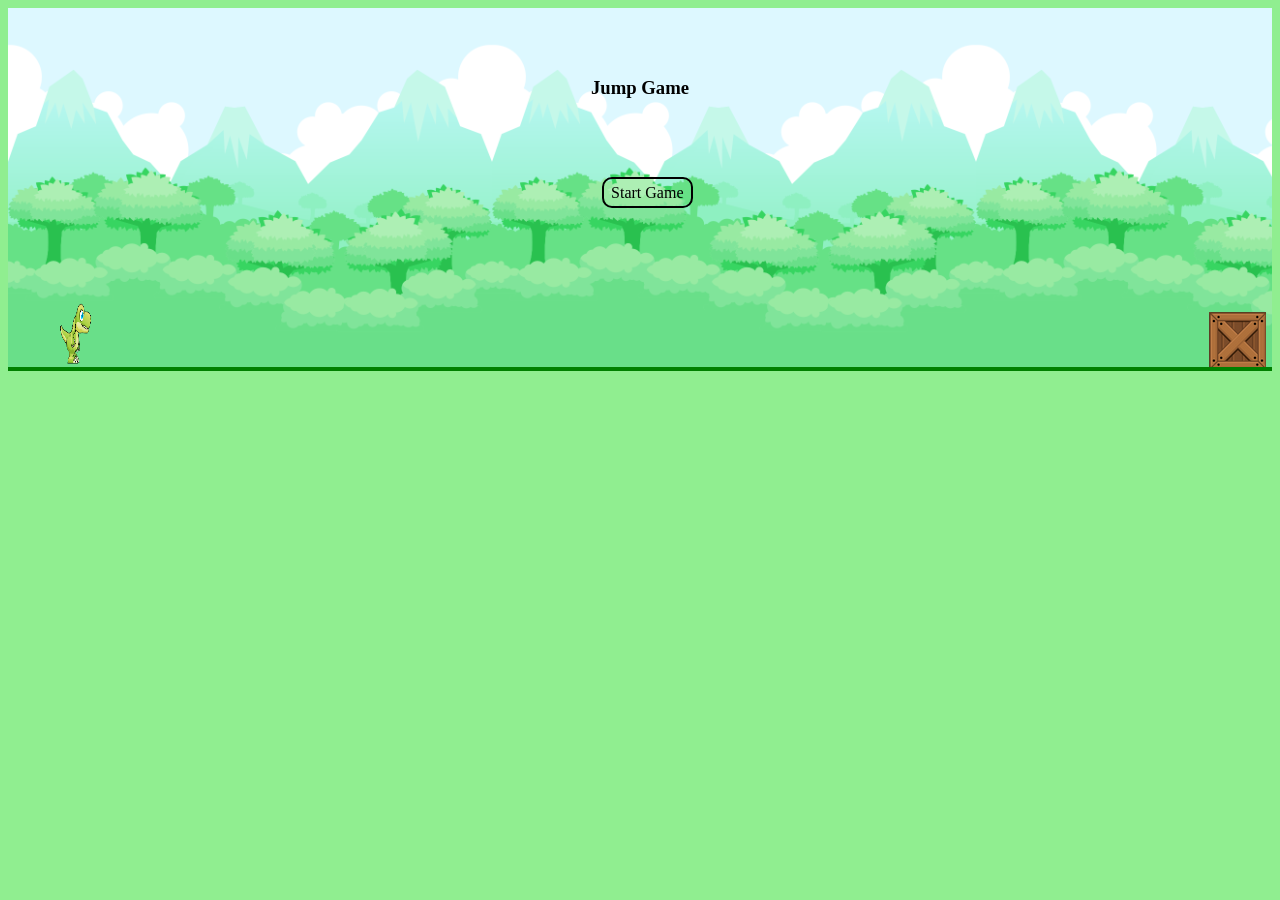
==== index.html @ 2fa572e9 "first commit" ====
<!DOCTYPE html>
<html lang="en">
<head>
    <meta charset="UTF-8">
    <meta http-equiv="X-UA-Compatible" content="IE=edge">
    <meta name="viewport" content="width=device-width, initial-scale=1.0">
    <title>Document</title>
    <link rel="stylesheet" href="style.css">
</head>
<body>
    <audio id="sound" src="assets/Neverland.mp3" loop="loop"></audio>
    <div class="container">
        <h3>Jump Game</h3>
        <div id="game">
            <div id="karakter"></div>
            <div id="rintangan"></div>
            <div id="start"></div>
            <div id="startgame"></div>
        </div>
    </div>
    <script src="script.js"></script>
</body>
</html>
---- style.css ----
body{
    background: lightgreen;
}
h3{
    position: relative;
    top: -50px;
}
.container {
    display: flex;
    flex-direction: column;
    align-items: center;
    padding-top: 100px;
    background: url(assets/BG.png);
    background-size:contain;
}

.scoretext{
    position: relative;
    left: 600px;
    top: -150px;
}

#score{
    position: relative;
    left: 635px;
    top: -168px;
}

.startgame::before{
    padding: 5px 7px;
    content: 'Start Game';
    border: 2px solid black;
    border-radius: 10px;
    position: relative;
    left: 47%;
    cursor: pointer;
    bottom: 120px;
}
.startgame:active{
    top: 5px;
    position: relative;
}

#game {
    width: 100%;
    height: 200px;
    border-bottom: 4px solid green;
    overflow: hidden;
}

#karakter {
    position: relative;
    width: 50px;
    height: 80px;
    background: url(assets/karakter.png);
    top: 125px; 
    left: 50px;
}

#rintangan {
    width: 57px;
    height: 57px;
    background: url(assets/Crate.png);
    left: 95%; 
    top: 65px;	
    position: relative;
}

.play-again::before{
    padding: 5px 7px;
    content: 'Play Again?';
    border: 2px solid black;
    border-radius: 10px;
    position: relative;
    left: 47%;
    cursor: pointer;
    bottom: 120px;
}

.play-again:active{
    top: 5px;
    position: relative;
}


.animasiLompat {
    animation: lompat 300ms linear, lari 1s steps(8) infinite ;
}

.animasiRintangan {
    animation: rintangan 2.5s infinite linear ;
    
}

@keyframes lompat{
    0%{top: 100px}
    20%{top: 70px}
    40%{top: 60px}
    60%{top: 60px}
    80%{top: 70px}
    100%{top:100px}
}

@keyframes rintangan {
    0%{left: 95%}
    100%{left: -20px}
}

@keyframes lari {
    0%{background-position: 0px 0px;}
    100%{background-position: -400px 0px;}
}
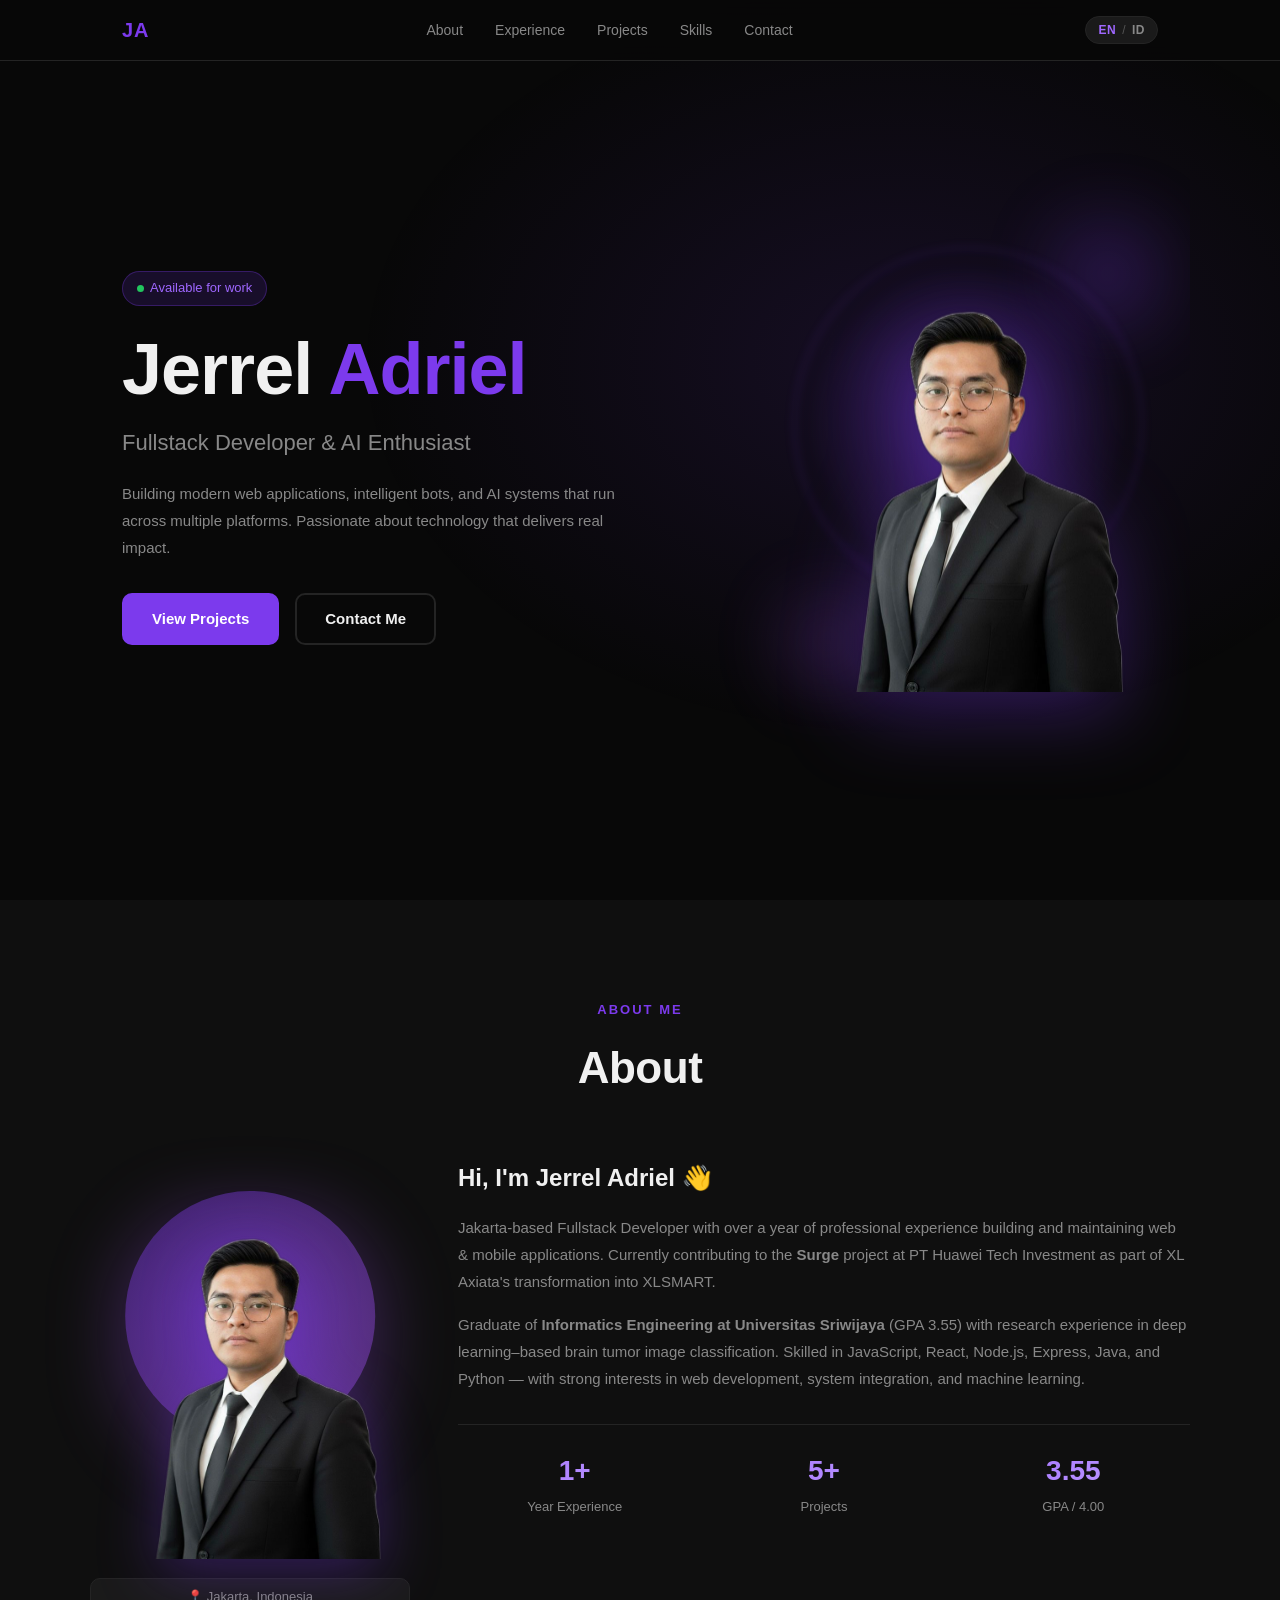
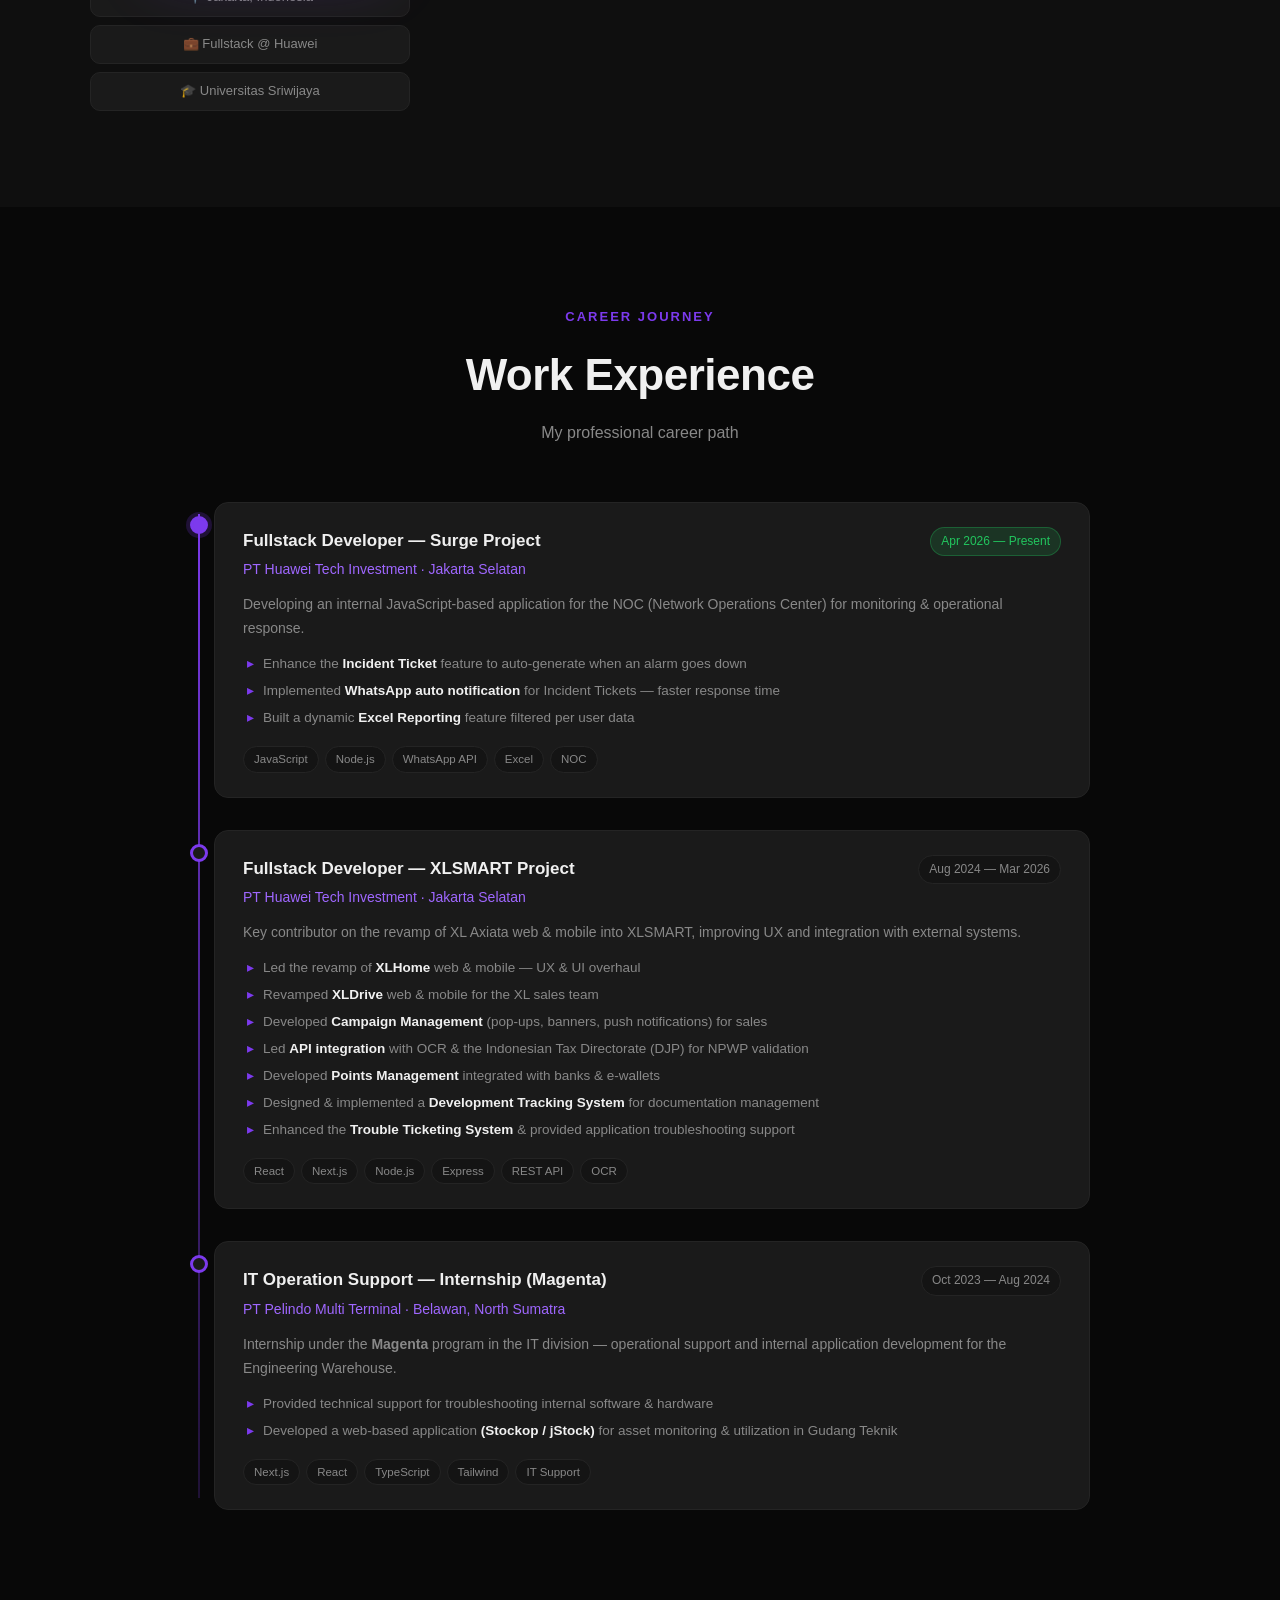
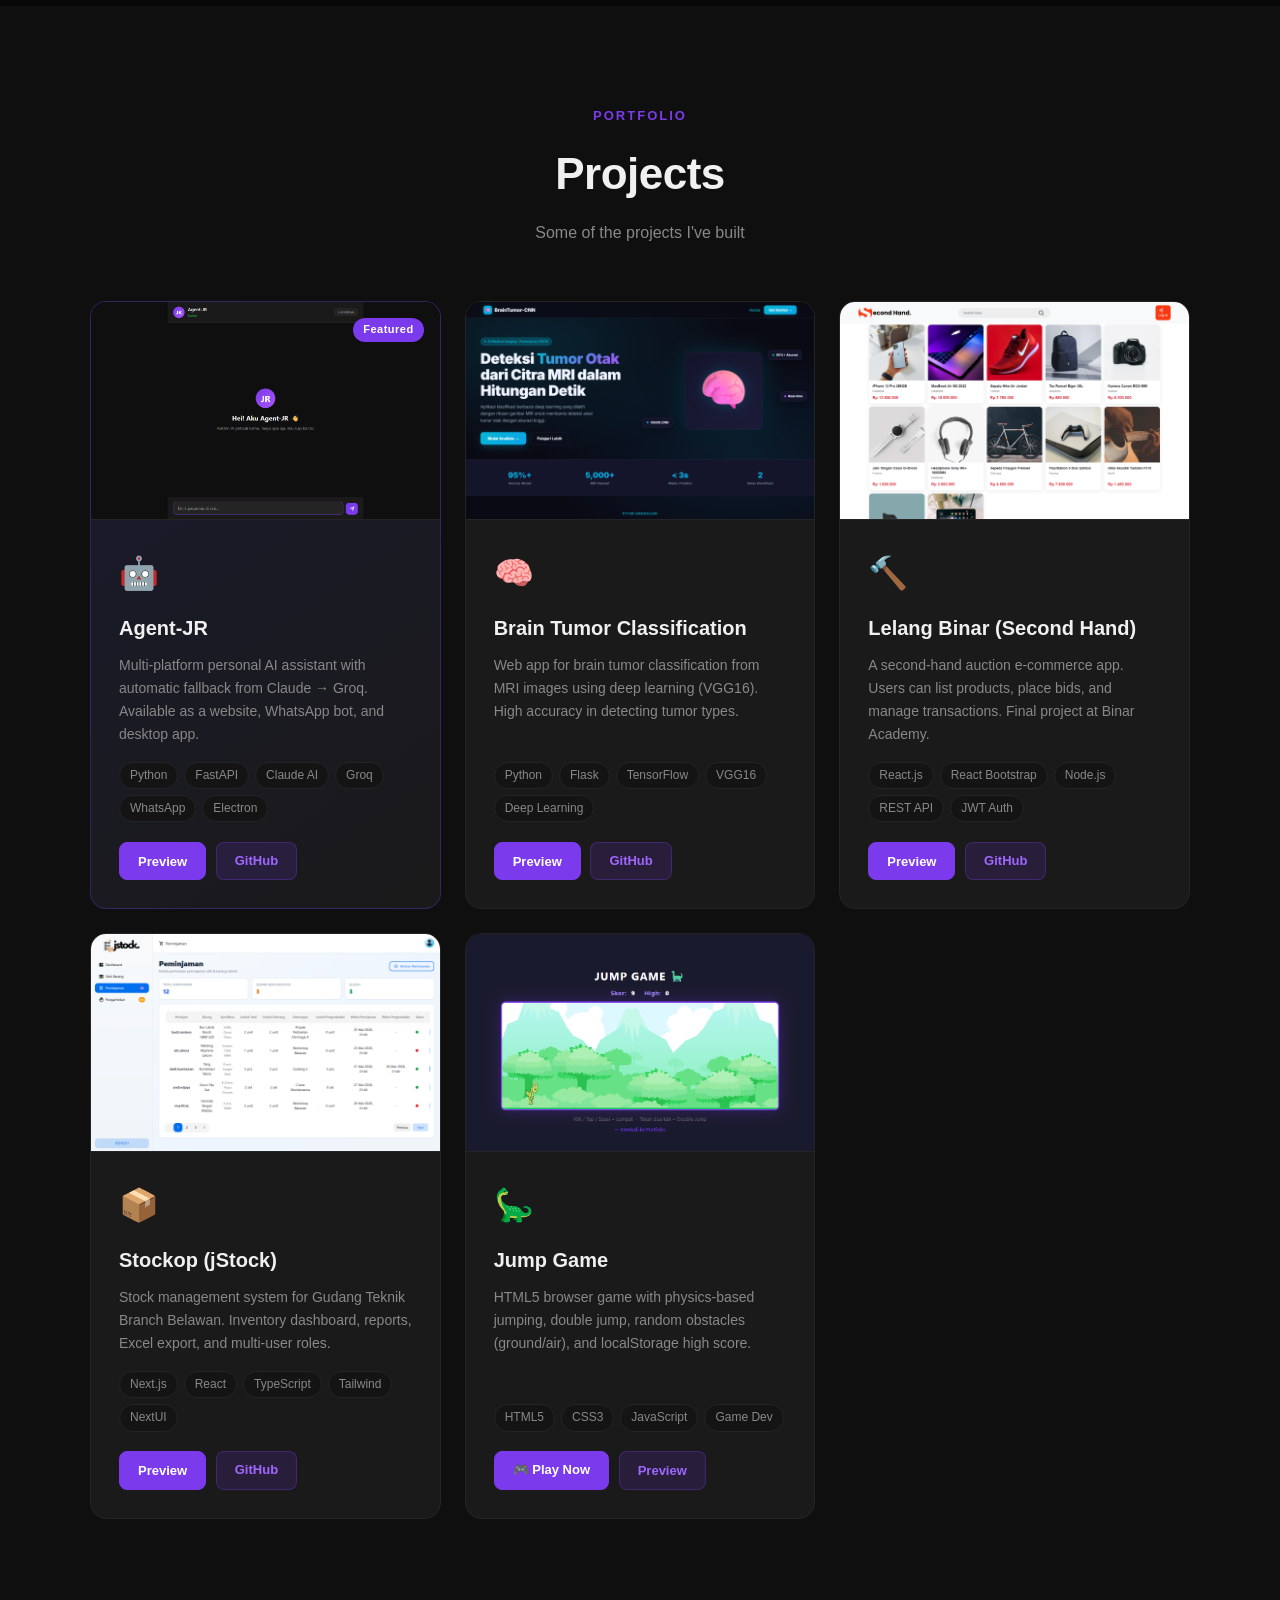
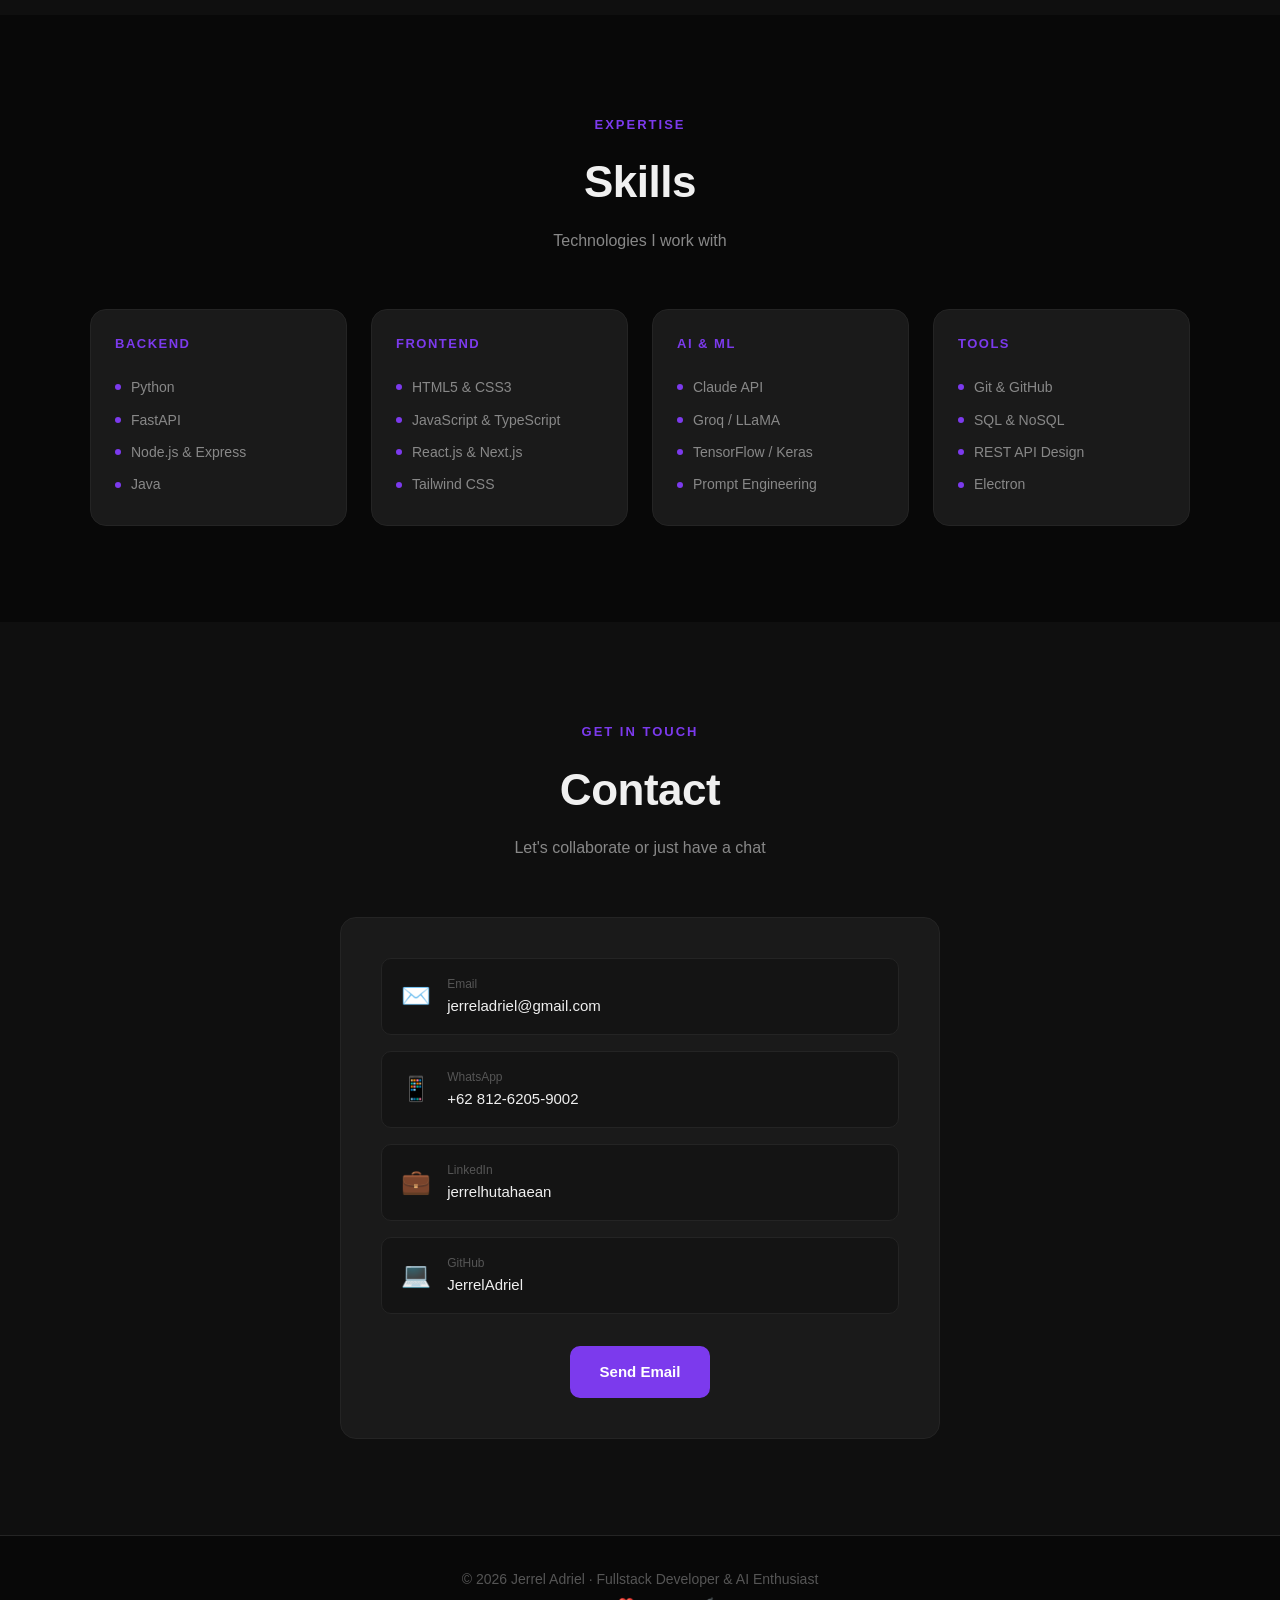
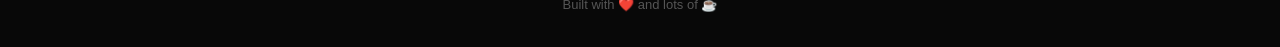
==== commit 568150cc: "Build portfolio website with bilingual support and 5 projects - New responsive single-page portfolio" ====
--- a/index.html
+++ b/index.html
@@ -1,24 +1,447 @@
-
 <!DOCTYPE html>
 <html lang="en">
 <head>
-    <meta charset="UTF-8">
-    <meta http-equiv="X-UA-Compatible" content="IE=edge">
-    <meta name="viewport" content="width=device-width, initial-scale=1.0">
-    <title>Document</title>
-    <link rel="stylesheet" href="style.css">
+  <meta charset="UTF-8" />
+  <meta name="viewport" content="width=device-width, initial-scale=1.0" />
+  <title>Jerrel Adriel — Fullstack Developer & AI Enthusiast</title>
+  <link rel="stylesheet" href="portfolio.css?v=3" />
 </head>
 <body>
-    <audio id="sound" src="assets/Neverland.mp3" loop="loop"></audio>
+
+  <!-- NAV -->
+  <nav class="nav" id="nav">
+    <div class="nav-inner">
+      <span class="nav-logo">JA</span>
+      <ul class="nav-links">
+        <li><a href="#about-detail" data-i="nav.about">About</a></li>
+        <li><a href="#experience" data-i="nav.experience">Experience</a></li>
+        <li><a href="#projects" data-i="nav.projects">Projects</a></li>
+        <li><a href="#skills" data-i="nav.skills">Skills</a></li>
+        <li><a href="#contact" data-i="nav.contact">Contact</a></li>
+      </ul>
+      <button id="lang-toggle" class="lang-toggle" aria-label="Toggle language">
+        <span class="lang-current">EN</span>
+        <span class="lang-sep">/</span>
+        <span class="lang-other">ID</span>
+      </button>
+    </div>
+  </nav>
+
+  <!-- HERO -->
+  <section class="hero" id="about">
+    <div class="hero-bg"></div>
+    <div class="hero-content">
+      <div class="hero-badge" data-i="hero.badge">Available for work</div>
+      <h1 class="hero-name">Jerrel <span class="accent">Adriel</span></h1>
+      <p class="hero-tagline" data-i="hero.tagline">Fullstack Developer & AI Enthusiast</p>
+      <p class="hero-desc" data-i="hero.desc">
+        Building modern web applications, intelligent bots, and AI systems that run
+        across multiple platforms. Passionate about technology that delivers real impact.
+      </p>
+      <div class="hero-btns">
+        <a href="#projects" class="btn btn-primary" data-i="hero.btnProjects">View Projects</a>
+        <a href="#contact" class="btn btn-ghost" data-i="hero.btnContact">Contact Me</a>
+      </div>
+    </div>
+    <div class="hero-visual">
+      <div class="avatar-ring">
+        <div class="avatar">
+          <img src="assets/profile/jerrel.png" alt="Jerrel Adriel"
+               onerror="this.style.display='none'; this.parentElement.textContent='JA';" />
+        </div>
+      </div>
+      <div class="orb orb-1"></div>
+      <div class="orb orb-2"></div>
+    </div>
+  </section>
+
+  <!-- ABOUT -->
+  <section class="section section-dark" id="about-detail">
     <div class="container">
-        <h3>Jump Game</h3>
-        <div id="game">
-            <div id="karakter"></div>
-            <div id="rintangan"></div>
-            <div id="start"></div>
-            <div id="startgame"></div>
-        </div>
-    </div>
-    <script src="script.js"></script>
+      <div class="section-header">
+        <span class="section-tag" data-i="about.tag">About Me</span>
+        <h2 data-i="about.title">About</h2>
+      </div>
+      <div class="about-grid">
+        <div class="about-photo">
+          <div class="photo-frame">
+            <img src="assets/profile/jerrel.png" alt="Jerrel Adriel"
+                 onerror="this.style.display='none'; this.parentElement.classList.add('no-photo');" />
+            <span class="photo-fallback">JA</span>
+          </div>
+          <div class="about-badges">
+            <span class="badge-mini">📍 Jakarta, Indonesia</span>
+            <span class="badge-mini" data-i="about.badge2">💼 Fullstack @ Huawei</span>
+            <span class="badge-mini">🎓 Universitas Sriwijaya</span>
+          </div>
+        </div>
+        <div class="about-text">
+          <h3 data-i="about.greeting">Hi, I'm Jerrel Adriel 👋</h3>
+          <p data-i="about.p1">
+            Jakarta-based Fullstack Developer with over a year of professional experience
+            building and maintaining web & mobile applications. Currently contributing to
+            the <b>Surge</b> project at PT Huawei Tech Investment as part of XL Axiata's
+            transformation into XLSMART.
+          </p>
+          <p data-i="about.p2">
+            Graduate of <b>Informatics Engineering at Universitas Sriwijaya</b> (GPA 3.55)
+            with research experience in deep learning–based brain tumor image classification.
+            Skilled in JavaScript, React, Node.js, Express, Java, and Python — with strong
+            interests in web development, system integration, and machine learning.
+          </p>
+
+          <div class="about-stats">
+            <div class="stat-item">
+              <div class="stat-num">1+</div>
+              <div class="stat-label" data-i="about.stat1">Year Experience</div>
+            </div>
+            <div class="stat-item">
+              <div class="stat-num">5+</div>
+              <div class="stat-label" data-i="about.stat2">Projects</div>
+            </div>
+            <div class="stat-item">
+              <div class="stat-num">3.55</div>
+              <div class="stat-label" data-i="about.stat3">GPA / 4.00</div>
+            </div>
+          </div>
+        </div>
+      </div>
+    </div>
+  </section>
+
+  <!-- EXPERIENCE -->
+  <section class="section" id="experience">
+    <div class="container">
+      <div class="section-header">
+        <span class="section-tag" data-i="exp.tag">Career Journey</span>
+        <h2 data-i="exp.title">Work Experience</h2>
+        <p data-i="exp.subtitle">My professional career path</p>
+      </div>
+
+      <div class="timeline">
+
+        <!-- Surge Project (Current) -->
+        <div class="timeline-item">
+          <div class="timeline-dot current"></div>
+          <div class="timeline-content">
+            <div class="timeline-head">
+              <div>
+                <h4>Fullstack Developer — Surge Project</h4>
+                <p class="company">PT Huawei Tech Investment · Jakarta Selatan</p>
+              </div>
+              <span class="period current-period" data-i="exp.surge.period">Apr 2026 — Present</span>
+            </div>
+            <p class="role-desc" data-i="exp.surge.desc">
+              Developing an internal JavaScript-based application for the NOC
+              (Network Operations Center) for monitoring & operational response.
+            </p>
+            <ul class="role-points" data-i-html="exp.surge.list">
+              <li>Enhance the <b>Incident Ticket</b> feature to auto-generate when an alarm goes down</li>
+              <li>Implemented <b>WhatsApp auto notification</b> for Incident Tickets — faster response time</li>
+              <li>Built a dynamic <b>Excel Reporting</b> feature filtered per user data</li>
+            </ul>
+            <div class="role-tags">
+              <span>JavaScript</span><span>Node.js</span><span>WhatsApp API</span><span>Excel</span><span>NOC</span>
+            </div>
+          </div>
+        </div>
+
+        <!-- XLSMART Project -->
+        <div class="timeline-item">
+          <div class="timeline-dot"></div>
+          <div class="timeline-content">
+            <div class="timeline-head">
+              <div>
+                <h4>Fullstack Developer — XLSMART Project</h4>
+                <p class="company">PT Huawei Tech Investment · Jakarta Selatan</p>
+              </div>
+              <span class="period" data-i="exp.xlsmart.period">Aug 2024 — Mar 2026</span>
+            </div>
+            <p class="role-desc" data-i="exp.xlsmart.desc">
+              Key contributor on the revamp of XL Axiata web & mobile into XLSMART,
+              improving UX and integration with external systems.
+            </p>
+            <ul class="role-points" data-i-html="exp.xlsmart.list">
+              <li>Led the revamp of <b>XLHome</b> web & mobile — UX & UI overhaul</li>
+              <li>Revamped <b>XLDrive</b> web & mobile for the XL sales team</li>
+              <li>Developed <b>Campaign Management</b> (pop-ups, banners, push notifications) for sales</li>
+              <li>Led <b>API integration</b> with OCR & the Indonesian Tax Directorate (DJP) for NPWP validation</li>
+              <li>Developed <b>Points Management</b> integrated with banks & e-wallets</li>
+              <li>Designed & implemented a <b>Development Tracking System</b> for documentation management</li>
+              <li>Enhanced the <b>Trouble Ticketing System</b> & provided application troubleshooting support</li>
+            </ul>
+            <div class="role-tags">
+              <span>React</span><span>Next.js</span><span>Node.js</span><span>Express</span><span>REST API</span><span>OCR</span>
+            </div>
+          </div>
+        </div>
+
+        <!-- Pelindo Internship -->
+        <div class="timeline-item">
+          <div class="timeline-dot"></div>
+          <div class="timeline-content">
+            <div class="timeline-head">
+              <div>
+                <h4 data-i="exp.intern.title">IT Operation Support — Internship (Magenta)</h4>
+                <p class="company">PT Pelindo Multi Terminal · Belawan, North Sumatra</p>
+              </div>
+              <span class="period" data-i="exp.intern.period">Oct 2023 — Aug 2024</span>
+            </div>
+            <p class="role-desc" data-i="exp.intern.desc">
+              Internship under the <b>Magenta</b> program in the IT division — operational
+              support and internal application development for the Engineering Warehouse.
+            </p>
+            <ul class="role-points" data-i-html="exp.intern.list">
+              <li>Provided technical support for troubleshooting internal software & hardware</li>
+              <li>Developed a web-based application <b>(Stockop / jStock)</b> for asset monitoring & utilization in Gudang Teknik</li>
+            </ul>
+            <div class="role-tags">
+              <span>Next.js</span><span>React</span><span>TypeScript</span><span>Tailwind</span><span>IT Support</span>
+            </div>
+          </div>
+        </div>
+
+      </div>
+    </div>
+  </section>
+
+  <!-- PROJECTS -->
+  <section class="section section-dark" id="projects">
+    <div class="container">
+      <div class="section-header">
+        <span class="section-tag" data-i="proj.tag">Portfolio</span>
+        <h2 data-i="proj.title">Projects</h2>
+        <p data-i="proj.subtitle">Some of the projects I've built</p>
+      </div>
+
+      <div class="projects-grid">
+
+        <!-- Agent-JR -->
+        <div class="project-card featured">
+          <div class="project-badge" data-i="proj.featured">Featured</div>
+          <div class="project-thumb" data-screenshots="agent-jr" data-title="Agent-JR">
+            <img src="assets/screenshots/agent-jr/01-main.png?v=2" alt="Agent-JR preview" loading="lazy" />
+            <div class="thumb-overlay"><span data-i="proj.viewPreview">🔍 View Preview</span></div>
+          </div>
+          <div class="project-body">
+            <div class="project-icon">🤖</div>
+            <h3>Agent-JR</h3>
+            <p data-i="proj.agentjr.desc">Multi-platform personal AI assistant with automatic fallback from Claude → Groq.
+               Available as a website, WhatsApp bot, and desktop app.</p>
+            <div class="project-tags">
+              <span>Python</span><span>FastAPI</span><span>Claude AI</span>
+              <span>Groq</span><span>WhatsApp</span><span>Electron</span>
+            </div>
+            <div class="project-links">
+              <button class="link-btn preview-btn" data-screenshots="agent-jr" data-title="Agent-JR" data-i="proj.preview">Preview</button>
+              <a href="https://github.com/JerrelAdriel" class="link-btn ghost" target="_blank">GitHub</a>
+            </div>
+          </div>
+        </div>
+
+        <!-- Brain Tumor -->
+        <div class="project-card">
+          <div class="project-thumb" data-screenshots="brain-tumor" data-title="Brain Tumor Classification">
+            <img src="assets/screenshots/brain-tumor/01-home.png?v=3" alt="Brain Tumor preview" loading="lazy" />
+            <div class="thumb-overlay"><span data-i="proj.viewPreview">🔍 View Preview</span></div>
+          </div>
+          <div class="project-body">
+            <div class="project-icon">🧠</div>
+            <h3>Brain Tumor Classification</h3>
+            <p data-i="proj.brain.desc">Web app for brain tumor classification from MRI images using
+               deep learning (VGG16). High accuracy in detecting tumor types.</p>
+            <div class="project-tags">
+              <span>Python</span><span>Flask</span><span>TensorFlow</span>
+              <span>VGG16</span><span>Deep Learning</span>
+            </div>
+            <div class="project-links">
+              <button class="link-btn preview-btn" data-screenshots="brain-tumor" data-title="Brain Tumor Classification" data-i="proj.preview">Preview</button>
+              <a href="https://github.com/JerrelAdriel" class="link-btn ghost" target="_blank">GitHub</a>
+            </div>
+          </div>
+        </div>
+
+        <!-- Lelang Binar -->
+        <div class="project-card">
+          <div class="project-thumb" data-screenshots="lelang" data-title="Lelang Binar (Second Hand)">
+            <img src="assets/screenshots/lelang/02-produk.png?v=4" alt="Lelang Binar preview" loading="lazy" />
+            <div class="thumb-overlay"><span data-i="proj.viewPreview">🔍 View Preview</span></div>
+          </div>
+          <div class="project-body">
+            <div class="project-icon">🔨</div>
+            <h3>Lelang Binar (Second Hand)</h3>
+            <p data-i="proj.lelang.desc">A second-hand auction e-commerce app. Users can list products,
+               place bids, and manage transactions. Final project at Binar Academy.</p>
+            <div class="project-tags">
+              <span>React.js</span><span>React Bootstrap</span><span>Node.js</span>
+              <span>REST API</span><span>JWT Auth</span>
+            </div>
+            <div class="project-links">
+              <button class="link-btn preview-btn" data-screenshots="lelang" data-title="Lelang Binar (Second Hand)" data-i="proj.preview">Preview</button>
+              <a href="https://github.com/JerrelAdriel" class="link-btn ghost" target="_blank">GitHub</a>
+            </div>
+          </div>
+        </div>
+
+        <!-- Stockop -->
+        <div class="project-card">
+          <div class="project-thumb" data-screenshots="stockop" data-title="Stockop — Gudang Teknik">
+            <img src="assets/screenshots/stockop/03-peminjaman.png?v=3" alt="Stockop preview" loading="lazy" />
+            <div class="thumb-overlay"><span data-i="proj.viewPreview">🔍 View Preview</span></div>
+          </div>
+          <div class="project-body">
+            <div class="project-icon">📦</div>
+            <h3>Stockop (jStock)</h3>
+            <p data-i="proj.stockop.desc">Stock management system for Gudang Teknik Branch Belawan. Inventory
+               dashboard, reports, Excel export, and multi-user roles.</p>
+            <div class="project-tags">
+              <span>Next.js</span><span>React</span><span>TypeScript</span>
+              <span>Tailwind</span><span>NextUI</span>
+            </div>
+            <div class="project-links">
+              <button class="link-btn preview-btn" data-screenshots="stockop" data-title="Stockop — Gudang Teknik" data-i="proj.preview">Preview</button>
+              <a href="https://github.com/JerrelAdriel" class="link-btn ghost" target="_blank">GitHub</a>
+            </div>
+          </div>
+        </div>
+
+        <!-- Jump Game -->
+        <div class="project-card">
+          <div class="project-thumb" data-screenshots="jump-game" data-title="Jump Game">
+            <img src="assets/screenshots/jump-game/02-gameplay.png" alt="Jump Game preview" loading="lazy" />
+            <div class="thumb-overlay"><span data-i="proj.viewPreview">🔍 View Preview</span></div>
+          </div>
+          <div class="project-body">
+            <div class="project-icon">🦕</div>
+            <h3>Jump Game</h3>
+            <p data-i="proj.game.desc">HTML5 browser game with physics-based jumping, double jump,
+               random obstacles (ground/air), and localStorage high score.</p>
+            <div class="project-tags">
+              <span>HTML5</span><span>CSS3</span><span>JavaScript</span><span>Game Dev</span>
+            </div>
+            <div class="project-links">
+              <a href="jump-game.html" class="link-btn" target="_blank" data-i="proj.playNow">🎮 Play Now</a>
+              <button class="link-btn ghost preview-btn" data-screenshots="jump-game" data-title="Jump Game" data-i="proj.preview">Preview</button>
+            </div>
+          </div>
+        </div>
+
+      </div>
+
+      <!-- LIGHTBOX MODAL -->
+      <div id="lightbox" class="lightbox hidden" role="dialog" aria-modal="true">
+        <button class="lb-close" aria-label="Close">×</button>
+        <button class="lb-prev" aria-label="Previous">‹</button>
+        <button class="lb-next" aria-label="Next">›</button>
+        <div class="lb-content">
+          <h3 class="lb-title"></h3>
+          <img class="lb-img" alt="" />
+          <div class="lb-counter"></div>
+        </div>
+      </div>
+    </div>
+  </section>
+
+  <!-- SKILLS -->
+  <section class="section" id="skills">
+    <div class="container">
+      <div class="section-header">
+        <span class="section-tag" data-i="skills.tag">Expertise</span>
+        <h2 data-i="skills.title">Skills</h2>
+        <p data-i="skills.subtitle">Technologies I work with</p>
+      </div>
+      <div class="skills-grid">
+        <div class="skill-group">
+          <h4>Backend</h4>
+          <div class="skill-list">
+            <div class="skill-item"><span class="skill-dot"></span>Python</div>
+            <div class="skill-item"><span class="skill-dot"></span>FastAPI</div>
+            <div class="skill-item"><span class="skill-dot"></span>Node.js & Express</div>
+            <div class="skill-item"><span class="skill-dot"></span>Java</div>
+          </div>
+        </div>
+        <div class="skill-group">
+          <h4>Frontend</h4>
+          <div class="skill-list">
+            <div class="skill-item"><span class="skill-dot"></span>HTML5 & CSS3</div>
+            <div class="skill-item"><span class="skill-dot"></span>JavaScript & TypeScript</div>
+            <div class="skill-item"><span class="skill-dot"></span>React.js & Next.js</div>
+            <div class="skill-item"><span class="skill-dot"></span>Tailwind CSS</div>
+          </div>
+        </div>
+        <div class="skill-group">
+          <h4>AI & ML</h4>
+          <div class="skill-list">
+            <div class="skill-item"><span class="skill-dot"></span>Claude API</div>
+            <div class="skill-item"><span class="skill-dot"></span>Groq / LLaMA</div>
+            <div class="skill-item"><span class="skill-dot"></span>TensorFlow / Keras</div>
+            <div class="skill-item"><span class="skill-dot"></span>Prompt Engineering</div>
+          </div>
+        </div>
+        <div class="skill-group">
+          <h4>Tools</h4>
+          <div class="skill-list">
+            <div class="skill-item"><span class="skill-dot"></span>Git & GitHub</div>
+            <div class="skill-item"><span class="skill-dot"></span>SQL & NoSQL</div>
+            <div class="skill-item"><span class="skill-dot"></span>REST API Design</div>
+            <div class="skill-item"><span class="skill-dot"></span>Electron</div>
+          </div>
+        </div>
+      </div>
+    </div>
+  </section>
+
+  <!-- CONTACT -->
+  <section class="section section-dark" id="contact">
+    <div class="container">
+      <div class="section-header">
+        <span class="section-tag" data-i="contact.tag">Get in Touch</span>
+        <h2 data-i="contact.title">Contact</h2>
+        <p data-i="contact.subtitle">Let's collaborate or just have a chat</p>
+      </div>
+      <div class="contact-card">
+        <div class="contact-info">
+          <a href="mailto:jerreladriel@gmail.com" class="contact-item">
+            <div class="contact-icon">✉️</div>
+            <div>
+              <div class="contact-label">Email</div>
+              <div class="contact-value">jerreladriel@gmail.com</div>
+            </div>
+          </a>
+          <a href="https://wa.me/6281262059002" class="contact-item" target="_blank">
+            <div class="contact-icon">📱</div>
+            <div>
+              <div class="contact-label">WhatsApp</div>
+              <div class="contact-value">+62 812-6205-9002</div>
+            </div>
+          </a>
+          <a href="https://www.linkedin.com/in/jerrelhutahaean" class="contact-item" target="_blank">
+            <div class="contact-icon">💼</div>
+            <div>
+              <div class="contact-label">LinkedIn</div>
+              <div class="contact-value">jerrelhutahaean</div>
+            </div>
+          </a>
+          <a href="https://github.com/JerrelAdriel" class="contact-item" target="_blank">
+            <div class="contact-icon">💻</div>
+            <div>
+              <div class="contact-label">GitHub</div>
+              <div class="contact-value">JerrelAdriel</div>
+            </div>
+          </a>
+        </div>
+        <a href="mailto:jerreladriel@gmail.com" class="btn btn-primary" data-i="contact.btn">Send Email</a>
+      </div>
+    </div>
+  </section>
+
+  <!-- FOOTER -->
+  <footer class="footer">
+    <p data-i="footer.text">© 2026 Jerrel Adriel · Fullstack Developer & AI Enthusiast</p>
+    <p class="footer-sub" data-i="footer.sub">Built with ❤️ and lots of ☕</p>
+  </footer>
+
+  <script src="i18n.js?v=1"></script>
+  <script src="portfolio.js?v=3"></script>
 </body>
-</html>+</html>
--- a/portfolio.css
+++ b/portfolio.css
@@ -0,0 +1,743 @@
+*, *::before, *::after { margin: 0; padding: 0; box-sizing: border-box; }
+
+:root {
+  --bg: #080808;
+  --bg2: #0f0f0f;
+  --bg3: #141414;
+  --surface: #1a1a1a;
+  --border: #242424;
+  --purple: #7c3aed;
+  --purple-light: #9f67ff;
+  --purple-dim: rgba(124, 58, 237, 0.15);
+  --text: #f0f0f0;
+  --text-muted: #888;
+  --text-dim: #555;
+  --radius: 16px;
+}
+
+html { scroll-behavior: smooth; }
+
+body {
+  background: var(--bg);
+  color: var(--text);
+  font-family: -apple-system, BlinkMacSystemFont, 'Segoe UI', sans-serif;
+  line-height: 1.6;
+  overflow-x: hidden;
+}
+
+/* ── NAV ─────────────────────────────────── */
+.nav {
+  position: fixed; top: 0; left: 0; right: 0; z-index: 100;
+  background: rgba(8, 8, 8, 0.85);
+  backdrop-filter: blur(12px);
+  border-bottom: 1px solid var(--border);
+  transition: background 0.3s;
+}
+.nav-inner {
+  max-width: 1100px; margin: 0 auto;
+  padding: 0 2rem; height: 60px;
+  display: flex; align-items: center; justify-content: space-between;
+}
+.nav-logo {
+  font-size: 20px; font-weight: 800;
+  color: var(--purple); letter-spacing: 1px;
+}
+.nav-links { display: flex; gap: 2rem; list-style: none; }
+.nav-links a {
+  color: var(--text-muted); text-decoration: none;
+  font-size: 14px; transition: color 0.2s;
+}
+.nav-links a:hover { color: var(--text); }
+
+/* Language toggle */
+.lang-toggle {
+  display: inline-flex;
+  align-items: center;
+  gap: 6px;
+  background: var(--surface);
+  border: 1px solid var(--border);
+  padding: 6px 12px;
+  border-radius: 100px;
+  font-size: 12px;
+  font-weight: 700;
+  font-family: inherit;
+  cursor: pointer;
+  margin-left: 1rem;
+  transition: border-color 0.2s, transform 0.1s;
+  letter-spacing: 0.5px;
+}
+.lang-toggle:hover {
+  border-color: var(--purple);
+}
+.lang-toggle:active {
+  transform: scale(0.95);
+}
+.lang-toggle .lang-current {
+  color: var(--purple-light);
+}
+.lang-toggle .lang-sep {
+  color: var(--text-dim);
+  font-weight: 400;
+}
+.lang-toggle .lang-other {
+  color: var(--text-muted);
+}
+
+@media (max-width: 600px) {
+  .lang-toggle { padding: 5px 10px; font-size: 11px; margin-left: 0.5rem; }
+  .nav-links { gap: 0.8rem; }
+}
+
+/* ── HERO ────────────────────────────────── */
+.hero {
+  min-height: 100vh;
+  display: flex; align-items: center;
+  padding: 80px 2rem 4rem;
+  position: relative; overflow: hidden;
+  max-width: 1100px; margin: 0 auto; gap: 4rem;
+}
+.hero-bg {
+  position: fixed; inset: 0; z-index: -1;
+  background: radial-gradient(ellipse 60% 60% at 70% 40%, rgba(124,58,237,0.12) 0%, transparent 70%);
+}
+.hero-content { flex: 1; }
+.hero-badge {
+  display: inline-flex; align-items: center; gap: 6px;
+  background: var(--purple-dim); border: 1px solid rgba(124,58,237,0.3);
+  color: var(--purple-light); padding: 6px 14px;
+  border-radius: 100px; font-size: 13px; margin-bottom: 1.5rem;
+}
+.hero-badge::before {
+  content: ''; width: 7px; height: 7px; border-radius: 50%;
+  background: #22c55e; animation: pulse 2s infinite;
+}
+@keyframes pulse { 0%,100%{opacity:1} 50%{opacity:0.4} }
+
+.hero-name {
+  font-size: clamp(40px, 6vw, 72px);
+  font-weight: 800; line-height: 1.1; margin-bottom: 1rem;
+  letter-spacing: -1px;
+}
+.accent { color: var(--purple); }
+.hero-tagline {
+  font-size: clamp(16px, 2vw, 22px);
+  color: var(--text-muted); margin-bottom: 1.2rem;
+}
+.hero-desc {
+  font-size: 15px; color: var(--text-muted);
+  max-width: 500px; margin-bottom: 2rem; line-height: 1.8;
+}
+.hero-btns { display: flex; gap: 1rem; flex-wrap: wrap; }
+
+/* Buttons */
+.btn {
+  padding: 12px 28px; border-radius: 10px;
+  font-size: 15px; font-weight: 600;
+  text-decoration: none; cursor: pointer;
+  transition: all 0.2s; display: inline-block;
+}
+.btn-primary {
+  background: var(--purple); color: #fff;
+  border: 2px solid var(--purple);
+}
+.btn-primary:hover { background: var(--purple-light); border-color: var(--purple-light); transform: translateY(-2px); }
+.btn-ghost {
+  background: transparent; color: var(--text);
+  border: 2px solid var(--border);
+}
+.btn-ghost:hover { border-color: var(--purple); color: var(--purple); transform: translateY(-2px); }
+
+/* Hero visual — foto transparent */
+.hero-visual {
+  flex-shrink: 0;
+  position: relative;
+  width: clamp(260px, 32vw, 380px);
+}
+@keyframes spin { to { transform: rotate(360deg); } }
+
+/* Container avatar + blur ring */
+.avatar {
+  position: relative;
+  display: block;
+  width: 100%;
+  z-index: 1;
+  font-size: 0; /* nullify any fallback text size */
+}
+
+/* Blur circle di belakang foto (square aspect via padding) */
+.avatar::before {
+  content: '';
+  position: absolute;
+  width: 92%;
+  padding-bottom: 92%; /* bikin square */
+  top: 5%;
+  left: 50%;
+  transform: translateX(-50%);
+  background: radial-gradient(circle at 50% 50%, rgba(124,58,237,0.4), transparent 65%);
+  filter: blur(4px);
+  border-radius: 50%;
+  border: 2px solid rgba(124,58,237,0.2);
+  z-index: 0;
+  pointer-events: none;
+}
+
+.avatar img {
+  position: relative;
+  display: block;
+  width: 100%;
+  height: auto;
+  object-fit: contain;
+  filter: drop-shadow(0 20px 40px rgba(124,58,237,0.35));
+  z-index: 1;
+}
+
+/* Fallback text when img errors out */
+.avatar:not(:has(img)) {
+  font-size: 96px;
+  font-weight: 800;
+  color: #fff;
+  text-align: center;
+  padding: 60px 0;
+}
+
+/* Hilangkan avatar-ring lama (sekarang pakai pseudo) */
+.avatar-ring { display: contents; }
+.orb {
+  position: absolute; border-radius: 50%;
+  filter: blur(40px); opacity: 0.3; pointer-events: none;
+}
+.orb-1 { width: 100px; height: 100px; background: var(--purple); top: 0; right: 0; }
+.orb-2 { width: 80px; height: 80px; background: #a855f7; bottom: 10px; left: 10px; }
+
+/* ── SECTIONS ────────────────────────────── */
+.section { padding: 6rem 2rem; }
+.section-dark { background: var(--bg2); }
+.container { max-width: 1100px; margin: 0 auto; }
+.section-header { text-align: center; margin-bottom: 3.5rem; }
+.section-tag {
+  display: inline-block;
+  color: var(--purple); font-size: 13px; font-weight: 600;
+  letter-spacing: 2px; text-transform: uppercase; margin-bottom: 12px;
+}
+.section-header h2 {
+  font-size: clamp(28px, 4vw, 44px);
+  font-weight: 800; margin-bottom: 10px; letter-spacing: -0.5px;
+}
+.section-header p { color: var(--text-muted); font-size: 16px; }
+
+/* ── TIMELINE / WORK EXPERIENCE ──────────── */
+.timeline {
+  position: relative;
+  max-width: 900px;
+  margin: 0 auto;
+  padding-left: 24px;
+}
+.timeline::before {
+  content: '';
+  position: absolute;
+  left: 8px;
+  top: 12px;
+  bottom: 12px;
+  width: 2px;
+  background: linear-gradient(180deg, var(--purple), rgba(124,58,237,0.2));
+}
+
+.timeline-item {
+  position: relative;
+  margin-bottom: 2rem;
+}
+.timeline-item:last-child { margin-bottom: 0; }
+
+.timeline-dot {
+  position: absolute;
+  left: -24px;
+  top: 14px;
+  width: 18px;
+  height: 18px;
+  border-radius: 50%;
+  background: var(--surface);
+  border: 3px solid var(--purple);
+  z-index: 1;
+}
+.timeline-dot.current {
+  background: var(--purple);
+  box-shadow: 0 0 0 4px rgba(124,58,237,0.2);
+  animation: pulse-dot 2s infinite;
+}
+@keyframes pulse-dot {
+  0%, 100% { box-shadow: 0 0 0 4px rgba(124,58,237,0.2); }
+  50% { box-shadow: 0 0 0 8px rgba(124,58,237,0.05); }
+}
+
+.timeline-content {
+  background: var(--surface);
+  border: 1px solid var(--border);
+  border-radius: 14px;
+  padding: 1.5rem 1.75rem;
+  transition: border-color 0.2s;
+}
+.timeline-content:hover {
+  border-color: rgba(124,58,237,0.4);
+}
+
+.timeline-head {
+  display: flex;
+  align-items: flex-start;
+  justify-content: space-between;
+  gap: 1rem;
+  margin-bottom: 0.8rem;
+  flex-wrap: wrap;
+}
+.timeline-head h4 {
+  font-size: 17px;
+  font-weight: 700;
+  color: var(--text);
+  margin-bottom: 4px;
+}
+.timeline-head .company {
+  color: var(--purple-light);
+  font-size: 14px;
+  font-weight: 500;
+  margin: 0;
+}
+.period {
+  background: var(--bg3);
+  border: 1px solid var(--border);
+  color: var(--text-muted);
+  font-size: 12px;
+  padding: 4px 10px;
+  border-radius: 100px;
+  white-space: nowrap;
+  flex-shrink: 0;
+}
+.current-period {
+  background: rgba(34,197,94,0.15);
+  color: #22c55e;
+  border-color: rgba(34,197,94,0.3);
+}
+
+.role-desc {
+  color: var(--text-muted);
+  font-size: 14px;
+  line-height: 1.7;
+  margin-bottom: 0.8rem;
+}
+.role-points {
+  list-style: none;
+  padding: 0;
+  margin: 0 0 1rem 0;
+}
+.role-points li {
+  position: relative;
+  padding-left: 20px;
+  font-size: 13.5px;
+  line-height: 1.7;
+  color: var(--text-muted);
+  margin-bottom: 4px;
+}
+.role-points li::before {
+  content: '▸';
+  position: absolute;
+  left: 4px;
+  color: var(--purple);
+}
+.role-points li b { color: var(--text); }
+
+.role-tags {
+  display: flex;
+  flex-wrap: wrap;
+  gap: 6px;
+  margin-top: 1rem;
+}
+.role-tags span {
+  background: var(--bg3);
+  border: 1px solid var(--border);
+  color: var(--text-muted);
+  font-size: 11.5px;
+  padding: 3px 10px;
+  border-radius: 100px;
+}
+
+@media (max-width: 600px) {
+  .timeline-head { flex-direction: column; }
+  .period { align-self: flex-start; }
+}
+
+/* ── PROJECTS ────────────────────────────── */
+.projects-grid {
+  display: grid;
+  grid-template-columns: repeat(auto-fit, minmax(340px, 1fr));
+  gap: 1.5rem;
+}
+.project-card {
+  background: var(--surface);
+  border: 1px solid var(--border);
+  border-radius: var(--radius);
+  position: relative;
+  overflow: hidden;
+  transition: transform 0.2s, border-color 0.2s, box-shadow 0.2s;
+  display: flex;
+  flex-direction: column;
+}
+.project-card:hover {
+  transform: translateY(-4px);
+  border-color: rgba(124,58,237,0.4);
+  box-shadow: 0 12px 40px rgba(124,58,237,0.15);
+}
+.project-card.featured {
+  border-color: rgba(124,58,237,0.3);
+  background: linear-gradient(145deg, #1a1a2e, var(--surface));
+}
+
+/* Project thumbnail */
+.project-thumb {
+  position: relative;
+  width: 100%;
+  aspect-ratio: 16 / 10;
+  overflow: hidden;
+  cursor: pointer;
+  background: #0f0f0f;
+  border-bottom: 1px solid var(--border);
+}
+.project-thumb img {
+  width: 100%;
+  height: 100%;
+  object-fit: cover;
+  object-position: top center;
+  transition: transform 0.4s;
+}
+.project-thumb:hover img {
+  transform: scale(1.05);
+}
+.thumb-overlay {
+  position: absolute;
+  inset: 0;
+  background: rgba(0,0,0,0.55);
+  display: flex;
+  align-items: center;
+  justify-content: center;
+  opacity: 0;
+  transition: opacity 0.2s;
+}
+.thumb-overlay span {
+  background: var(--purple);
+  color: #fff;
+  padding: 8px 18px;
+  border-radius: 100px;
+  font-size: 13px;
+  font-weight: 600;
+}
+.project-thumb:hover .thumb-overlay { opacity: 1; }
+
+.project-body { padding: 1.75rem; flex: 1; display: flex; flex-direction: column; }
+
+.project-badge {
+  position: absolute; top: 1rem; right: 1rem;
+  background: var(--purple); color: #fff;
+  font-size: 11px; font-weight: 700;
+  padding: 3px 10px; border-radius: 100px;
+  letter-spacing: 0.5px;
+  z-index: 5;
+}
+.project-icon { font-size: 32px; margin-bottom: 0.8rem; }
+.project-card h3 {
+  font-size: 20px; font-weight: 700; margin-bottom: 0.6rem;
+}
+.project-card p {
+  color: var(--text-muted); font-size: 14px;
+  line-height: 1.65; margin-bottom: 1rem;
+  flex: 1;
+}
+.project-tags { display: flex; flex-wrap: wrap; gap: 6px; margin-bottom: 1.2rem; }
+.project-tags span {
+  background: var(--bg3); border: 1px solid var(--border);
+  color: var(--text-muted); font-size: 12px;
+  padding: 3px 10px; border-radius: 100px;
+}
+.project-links { display: flex; gap: 0.6rem; flex-wrap: wrap; }
+.link-btn {
+  padding: 8px 18px; border-radius: 8px;
+  font-size: 13px; font-weight: 600;
+  text-decoration: none; transition: all 0.2s;
+  background: var(--purple); color: #fff;
+  border: 1px solid var(--purple);
+  cursor: pointer;
+  font-family: inherit;
+}
+.link-btn:hover { background: var(--purple-light); border-color: var(--purple-light); }
+.link-btn.ghost {
+  background: var(--purple-dim); color: var(--purple-light);
+  border-color: rgba(124,58,237,0.3);
+}
+.link-btn.ghost:hover { background: var(--purple); color: #fff; }
+
+/* ── LIGHTBOX ─────────────────────────────── */
+.lightbox {
+  position: fixed;
+  inset: 0;
+  background: rgba(0,0,0,0.9);
+  z-index: 1000;
+  display: flex;
+  align-items: center;
+  justify-content: center;
+  animation: lbFade 0.2s ease;
+}
+.lightbox.hidden { display: none; }
+
+@keyframes lbFade {
+  from { opacity: 0; }
+  to { opacity: 1; }
+}
+
+.lb-content {
+  max-width: 90vw;
+  max-height: 90vh;
+  display: flex;
+  flex-direction: column;
+  align-items: center;
+  gap: 12px;
+}
+.lb-title {
+  color: #fff;
+  font-size: 18px;
+  font-weight: 600;
+}
+.lb-img {
+  max-width: 100%;
+  max-height: 75vh;
+  border-radius: 8px;
+  box-shadow: 0 20px 60px rgba(124,58,237,0.3);
+  border: 1px solid rgba(124,58,237,0.3);
+}
+.lb-counter {
+  color: var(--text-muted);
+  font-size: 13px;
+}
+
+.lb-close, .lb-prev, .lb-next {
+  position: fixed;
+  background: rgba(255,255,255,0.1);
+  border: 1px solid rgba(255,255,255,0.2);
+  color: #fff;
+  width: 44px; height: 44px;
+  border-radius: 50%;
+  font-size: 24px;
+  cursor: pointer;
+  display: flex;
+  align-items: center;
+  justify-content: center;
+  transition: background 0.2s;
+}
+.lb-close:hover, .lb-prev:hover, .lb-next:hover {
+  background: var(--purple);
+}
+.lb-close { top: 20px; right: 20px; font-size: 28px; }
+.lb-prev { left: 20px; top: 50%; transform: translateY(-50%); }
+.lb-next { right: 20px; top: 50%; transform: translateY(-50%); }
+
+@media (max-width: 600px) {
+  .lb-close { top: 12px; right: 12px; width: 36px; height: 36px; font-size: 22px; }
+  .lb-prev { left: 8px; }
+  .lb-next { right: 8px; }
+  .lb-prev, .lb-next { width: 36px; height: 36px; font-size: 20px; }
+}
+
+/* ── ABOUT (detailed) ────────────────────── */
+.about-grid {
+  display: grid;
+  grid-template-columns: 320px 1fr;
+  gap: 3rem;
+  align-items: start;
+}
+@media (max-width: 768px) {
+  .about-grid { grid-template-columns: 1fr; gap: 2rem; }
+  .about-photo { margin: 0 auto; max-width: 280px; }
+}
+
+.photo-frame {
+  position: relative;
+  width: 100%;
+  aspect-ratio: 1 / 1.25;
+  display: flex;
+  align-items: flex-end;
+  justify-content: center;
+  overflow: visible;
+}
+/* Blob ungu lembut di belakang foto - centered */
+.photo-frame::before {
+  content: '';
+  position: absolute;
+  width: 95%;
+  height: 80%;
+  top: 8%;
+  left: 50%;
+  transform: translateX(-50%);
+  background: radial-gradient(circle at 50% 45%, rgba(124,58,237,0.55), rgba(168,85,247,0.2) 50%, transparent 75%);
+  filter: blur(28px);
+  z-index: 0;
+}
+/* Circle solid sebagai spotlight - centered di belakang upper body */
+.photo-frame::after {
+  content: '';
+  position: absolute;
+  width: 78%;
+  height: 0;
+  padding-bottom: 78%;
+  top: 8%;
+  left: 50%;
+  transform: translateX(-50%);
+  background: linear-gradient(135deg, var(--purple), #a855f7);
+  border-radius: 50%;
+  opacity: 0.4;
+  z-index: 0;
+}
+.photo-frame img {
+  position: relative;
+  width: 100%;
+  max-height: 100%;
+  object-fit: contain;
+  object-position: bottom center;
+  z-index: 2;
+  filter: drop-shadow(0 12px 30px rgba(124,58,237,0.35));
+}
+.photo-frame .photo-fallback {
+  position: absolute;
+  inset: 0;
+  display: none;
+  align-items: center;
+  justify-content: center;
+  font-size: 96px;
+  font-weight: 900;
+  color: #fff;
+  letter-spacing: -4px;
+  background: linear-gradient(135deg, var(--purple), #a855f7);
+  border-radius: 20px;
+  z-index: 3;
+}
+.photo-frame.no-photo .photo-fallback {
+  display: flex;
+}
+
+.about-badges {
+  margin-top: 1.2rem;
+  display: flex;
+  flex-direction: column;
+  gap: 8px;
+}
+.badge-mini {
+  background: var(--surface);
+  border: 1px solid var(--border);
+  padding: 8px 14px;
+  border-radius: 10px;
+  font-size: 13px;
+  color: var(--text-muted);
+  text-align: center;
+}
+
+.about-text h3 {
+  font-size: 24px;
+  font-weight: 700;
+  margin-bottom: 1rem;
+}
+.about-text p {
+  color: var(--text-muted);
+  font-size: 15px;
+  line-height: 1.8;
+  margin-bottom: 1rem;
+}
+
+.about-stats {
+  display: grid;
+  grid-template-columns: repeat(3, 1fr);
+  gap: 1rem;
+  margin-top: 2rem;
+  padding-top: 1.5rem;
+  border-top: 1px solid var(--border);
+}
+.stat-item { text-align: center; }
+.stat-item .stat-num {
+  font-size: 28px;
+  font-weight: 800;
+  color: var(--purple);
+  background: linear-gradient(135deg, var(--purple-light), #c4a8ff);
+  -webkit-background-clip: text;
+  -webkit-text-fill-color: transparent;
+  background-clip: text;
+}
+.stat-item .stat-label {
+  color: var(--text-muted);
+  font-size: 13px;
+  margin-top: 4px;
+}
+
+/* ── SKILLS ──────────────────────────────── */
+.skills-grid {
+  display: grid;
+  grid-template-columns: repeat(auto-fit, minmax(220px, 1fr));
+  gap: 1.5rem;
+}
+.skill-group {
+  background: var(--surface);
+  border: 1px solid var(--border);
+  border-radius: var(--radius);
+  padding: 1.5rem;
+  transition: border-color 0.2s;
+}
+.skill-group:hover { border-color: rgba(124,58,237,0.4); }
+.skill-group h4 {
+  font-size: 13px; font-weight: 700; letter-spacing: 1.5px;
+  text-transform: uppercase; color: var(--purple);
+  margin-bottom: 1rem;
+}
+.skill-item {
+  display: flex; align-items: center; gap: 10px;
+  font-size: 14px; color: var(--text-muted);
+  padding: 5px 0;
+}
+.skill-dot {
+  width: 6px; height: 6px; border-radius: 50%;
+  background: var(--purple); flex-shrink: 0;
+}
+
+/* ── CONTACT ─────────────────────────────── */
+.contact-card {
+  max-width: 600px; margin: 0 auto;
+  background: var(--surface);
+  border: 1px solid var(--border);
+  border-radius: var(--radius);
+  padding: 2.5rem;
+  text-align: center;
+}
+.contact-info { display: flex; flex-direction: column; gap: 1rem; margin-bottom: 2rem; }
+.contact-item {
+  display: flex; align-items: center; gap: 1rem;
+  padding: 1rem 1.2rem; border-radius: 10px;
+  background: var(--bg3); border: 1px solid var(--border);
+  text-decoration: none; transition: border-color 0.2s;
+  text-align: left;
+}
+.contact-item:hover { border-color: var(--purple); }
+.contact-icon { font-size: 24px; }
+.contact-label { font-size: 12px; color: var(--text-dim); }
+.contact-value { font-size: 15px; color: var(--text); font-weight: 500; }
+
+/* ── FOOTER ──────────────────────────────── */
+.footer {
+  text-align: center; padding: 2rem;
+  border-top: 1px solid var(--border);
+  color: var(--text-dim); font-size: 14px;
+}
+.footer-sub { margin-top: 4px; font-size: 13px; }
+
+/* ── ANIMATIONS ──────────────────────────── */
+.fade-in { opacity: 0; transform: translateY(24px); transition: opacity 0.6s, transform 0.6s; }
+.fade-in.visible { opacity: 1; transform: none; }
+
+/* ── RESPONSIVE ──────────────────────────── */
+@media (max-width: 768px) {
+  .hero { flex-direction: column; text-align: center; padding-top: 100px; }
+  .hero-desc { margin: 0 auto 2rem; }
+  .hero-btns { justify-content: center; }
+  .hero-visual { width: clamp(220px, 60vw, 320px); }
+  .nav-links { gap: 1rem; }
+}
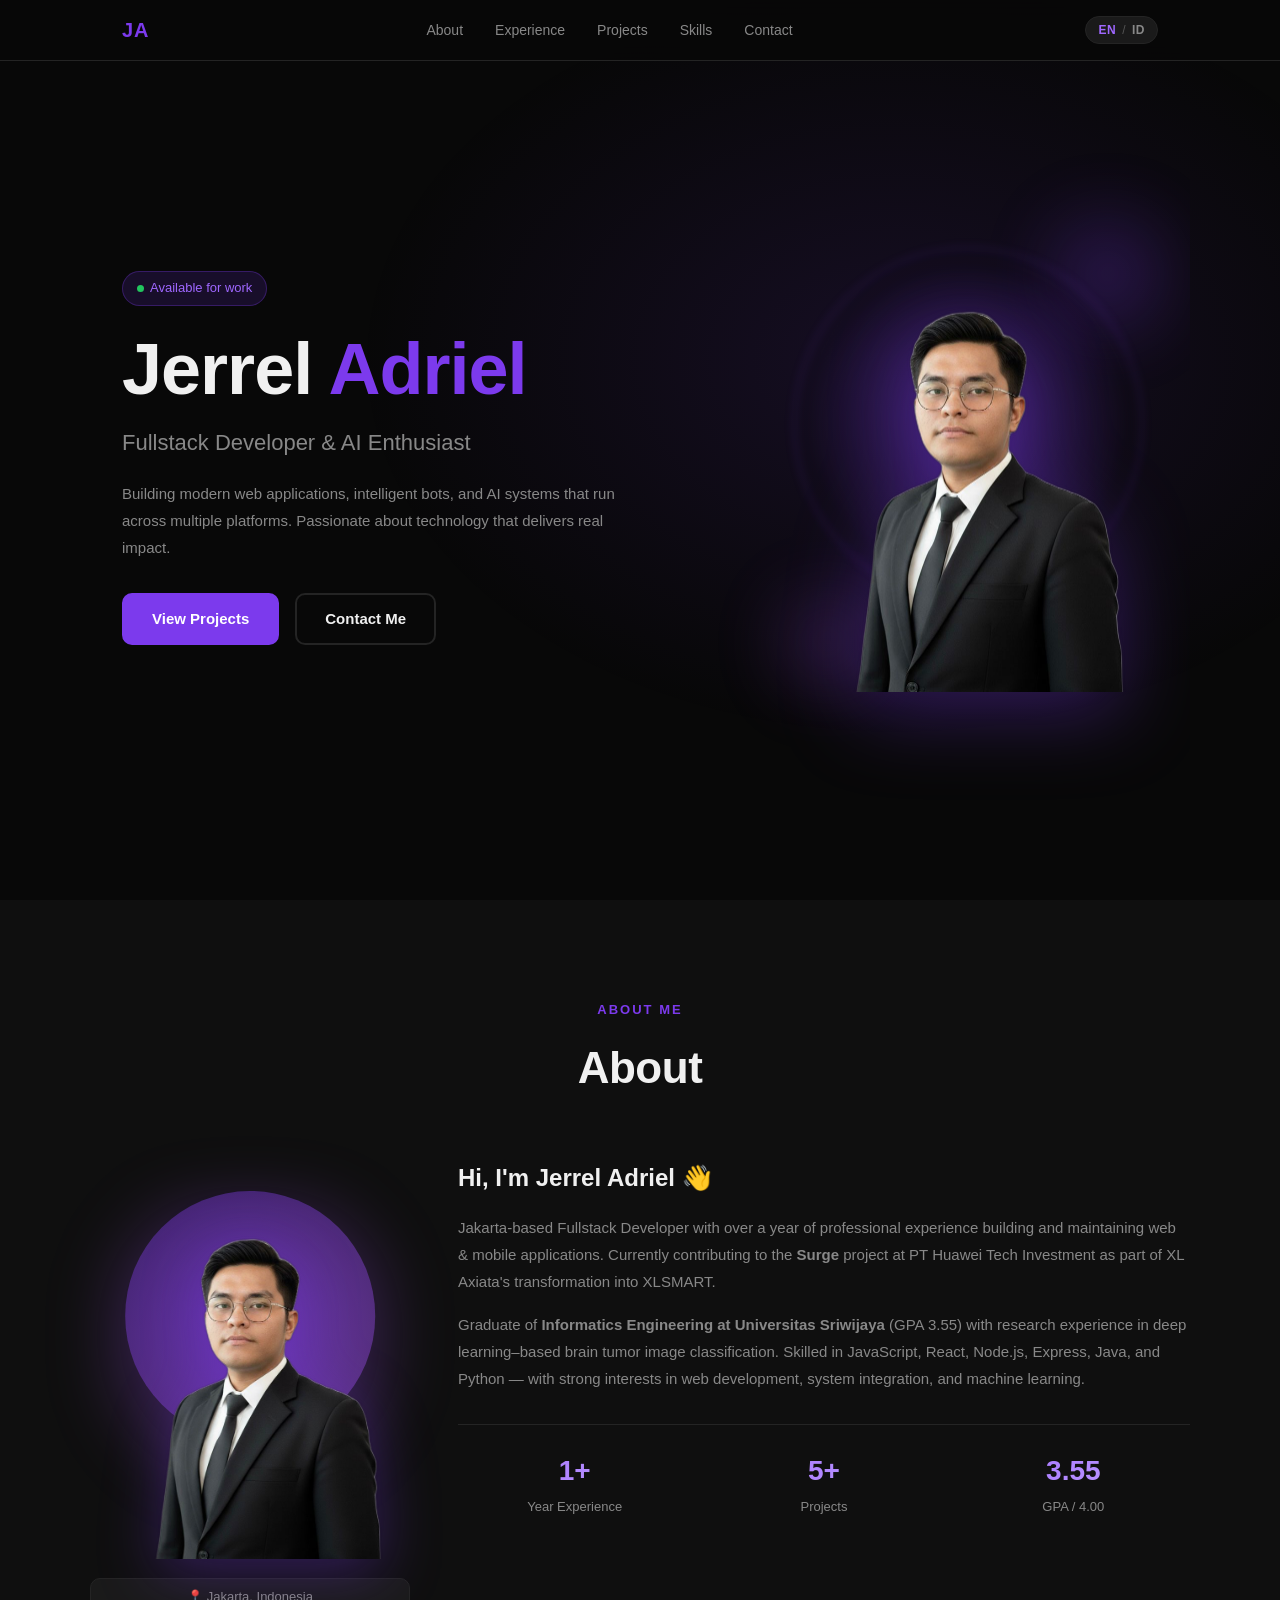
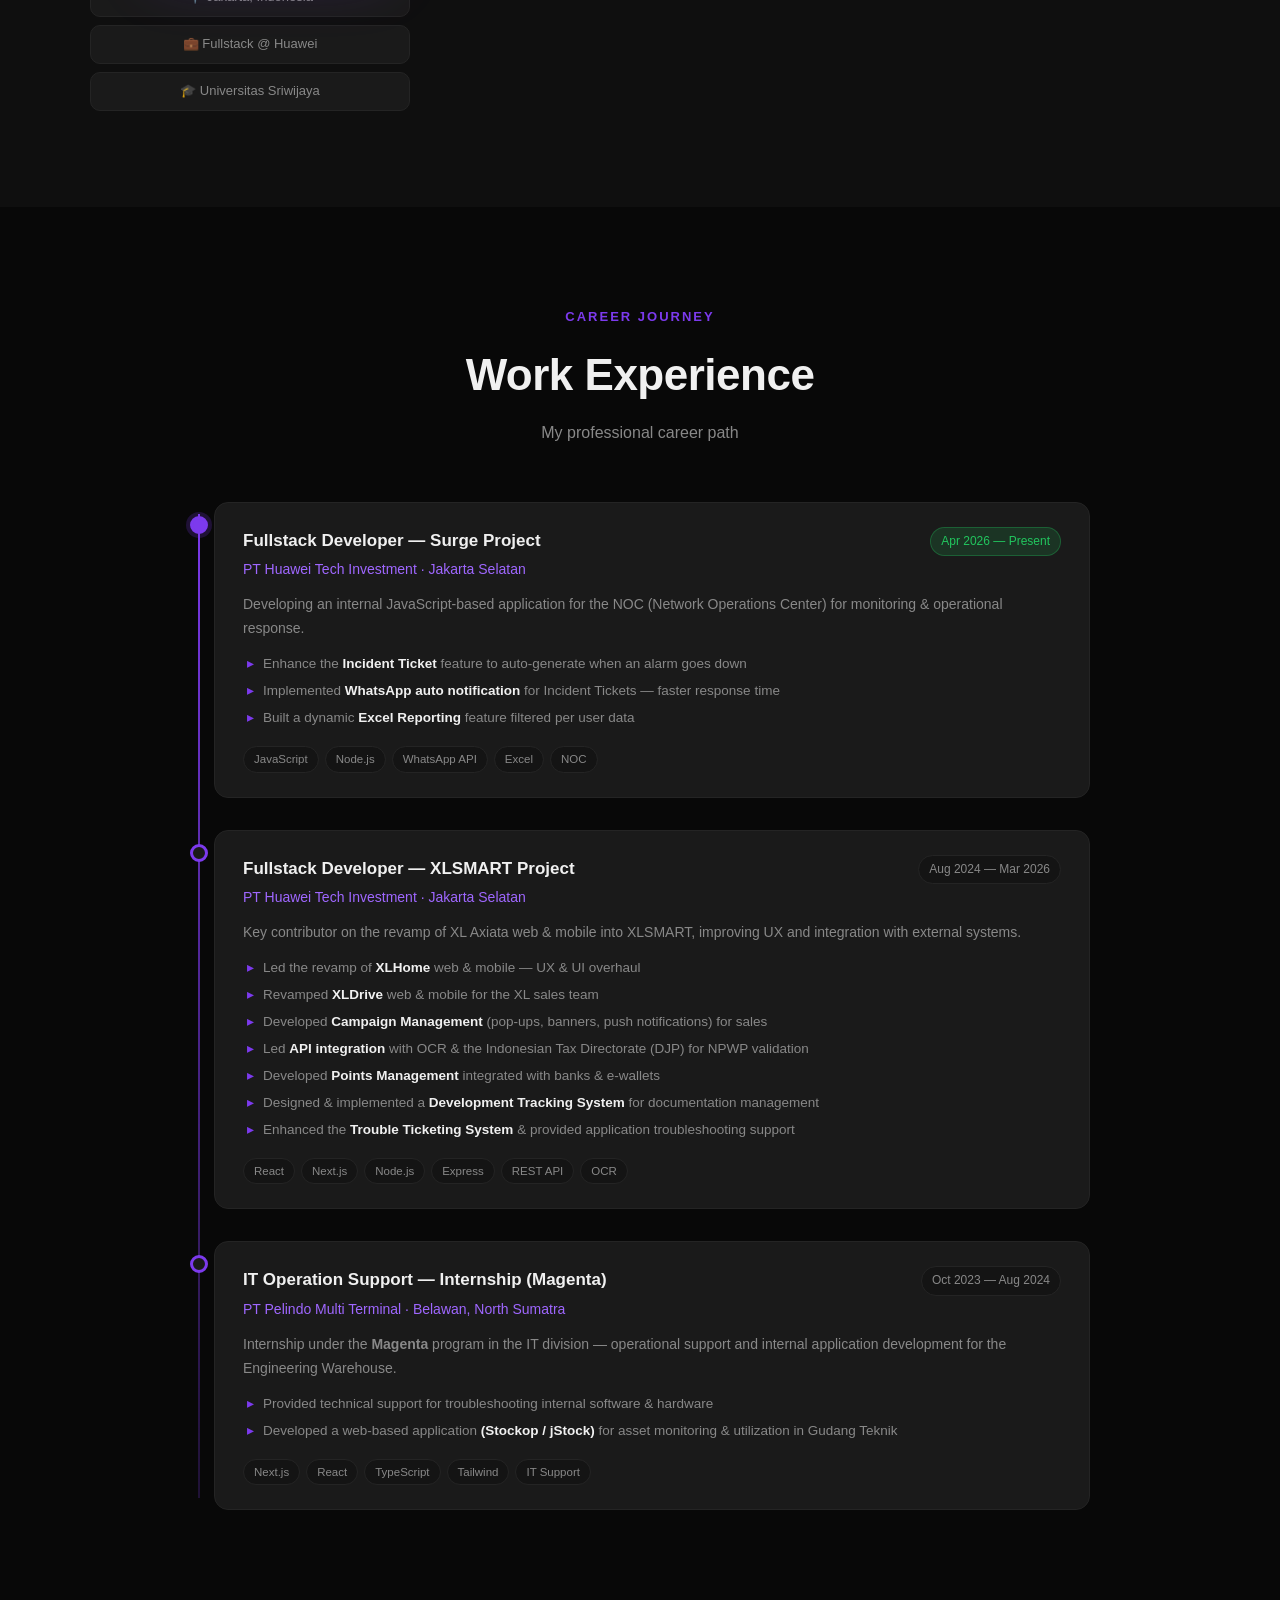
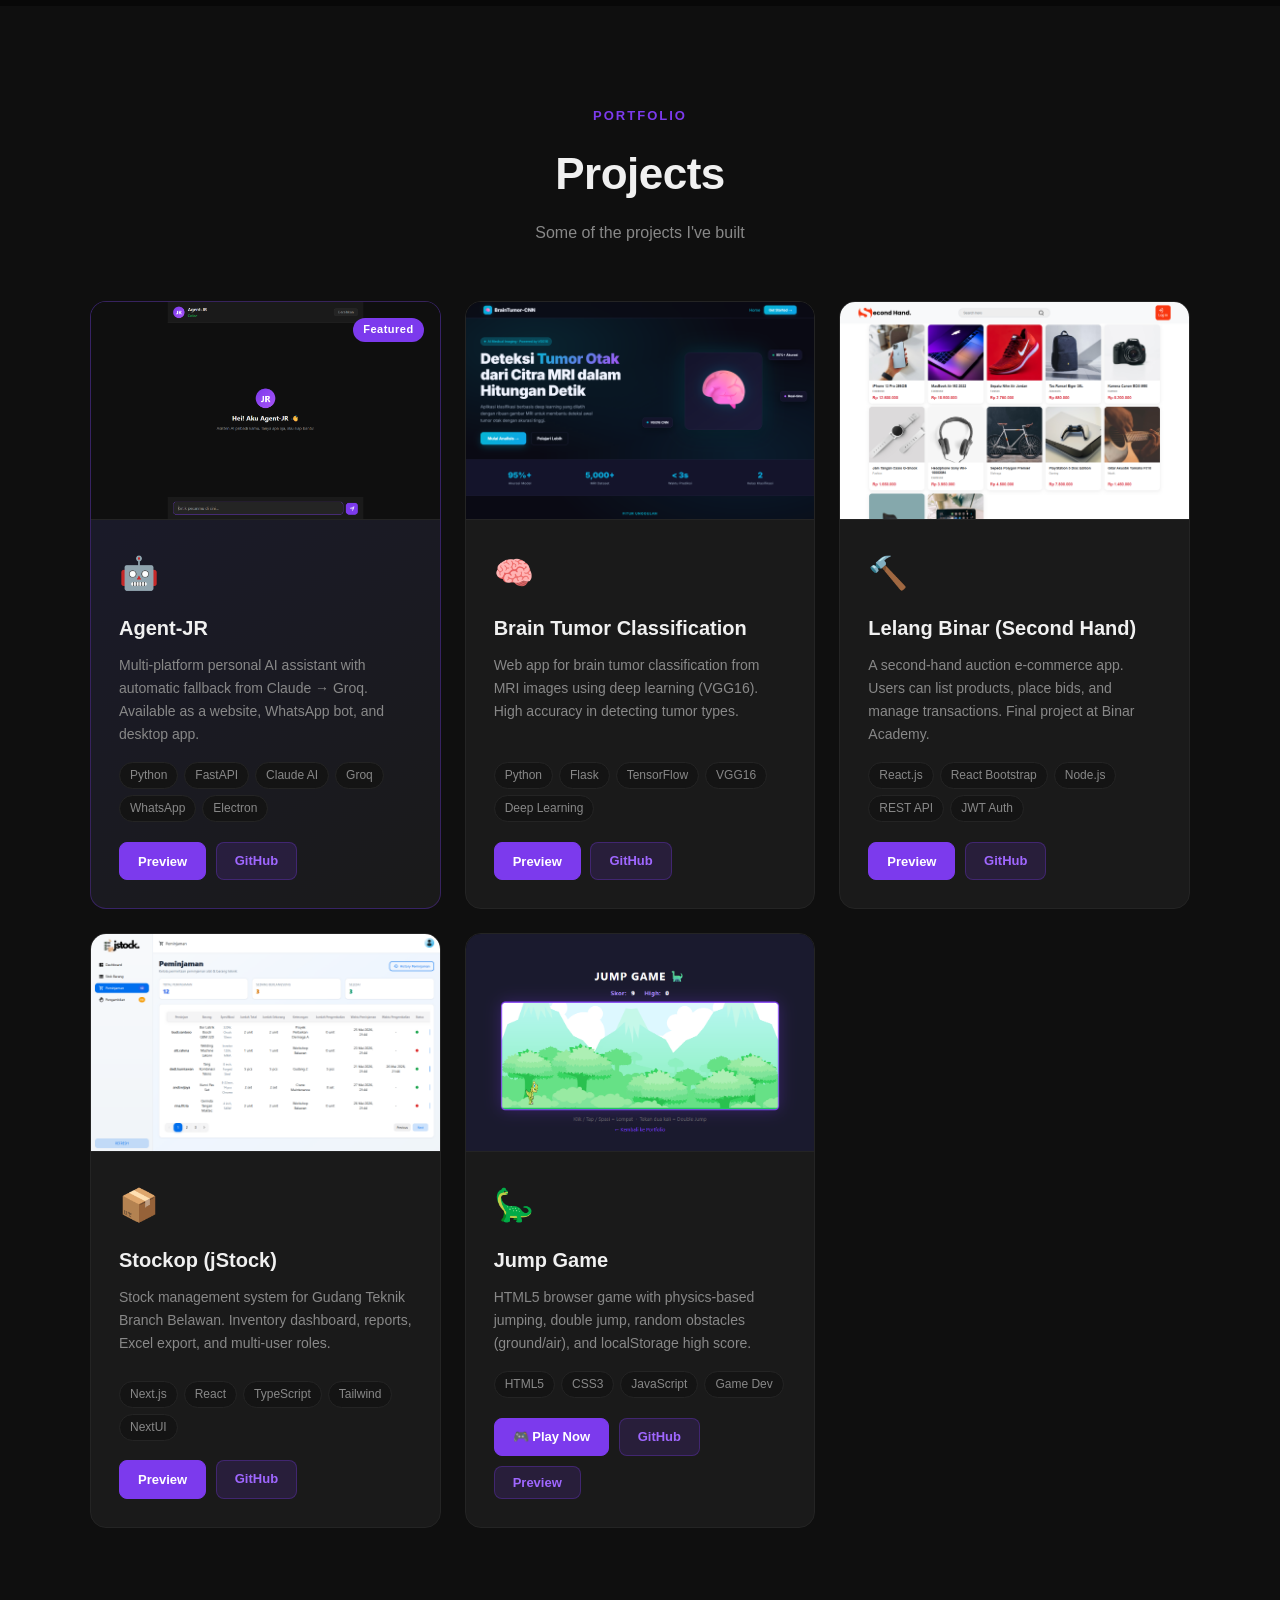
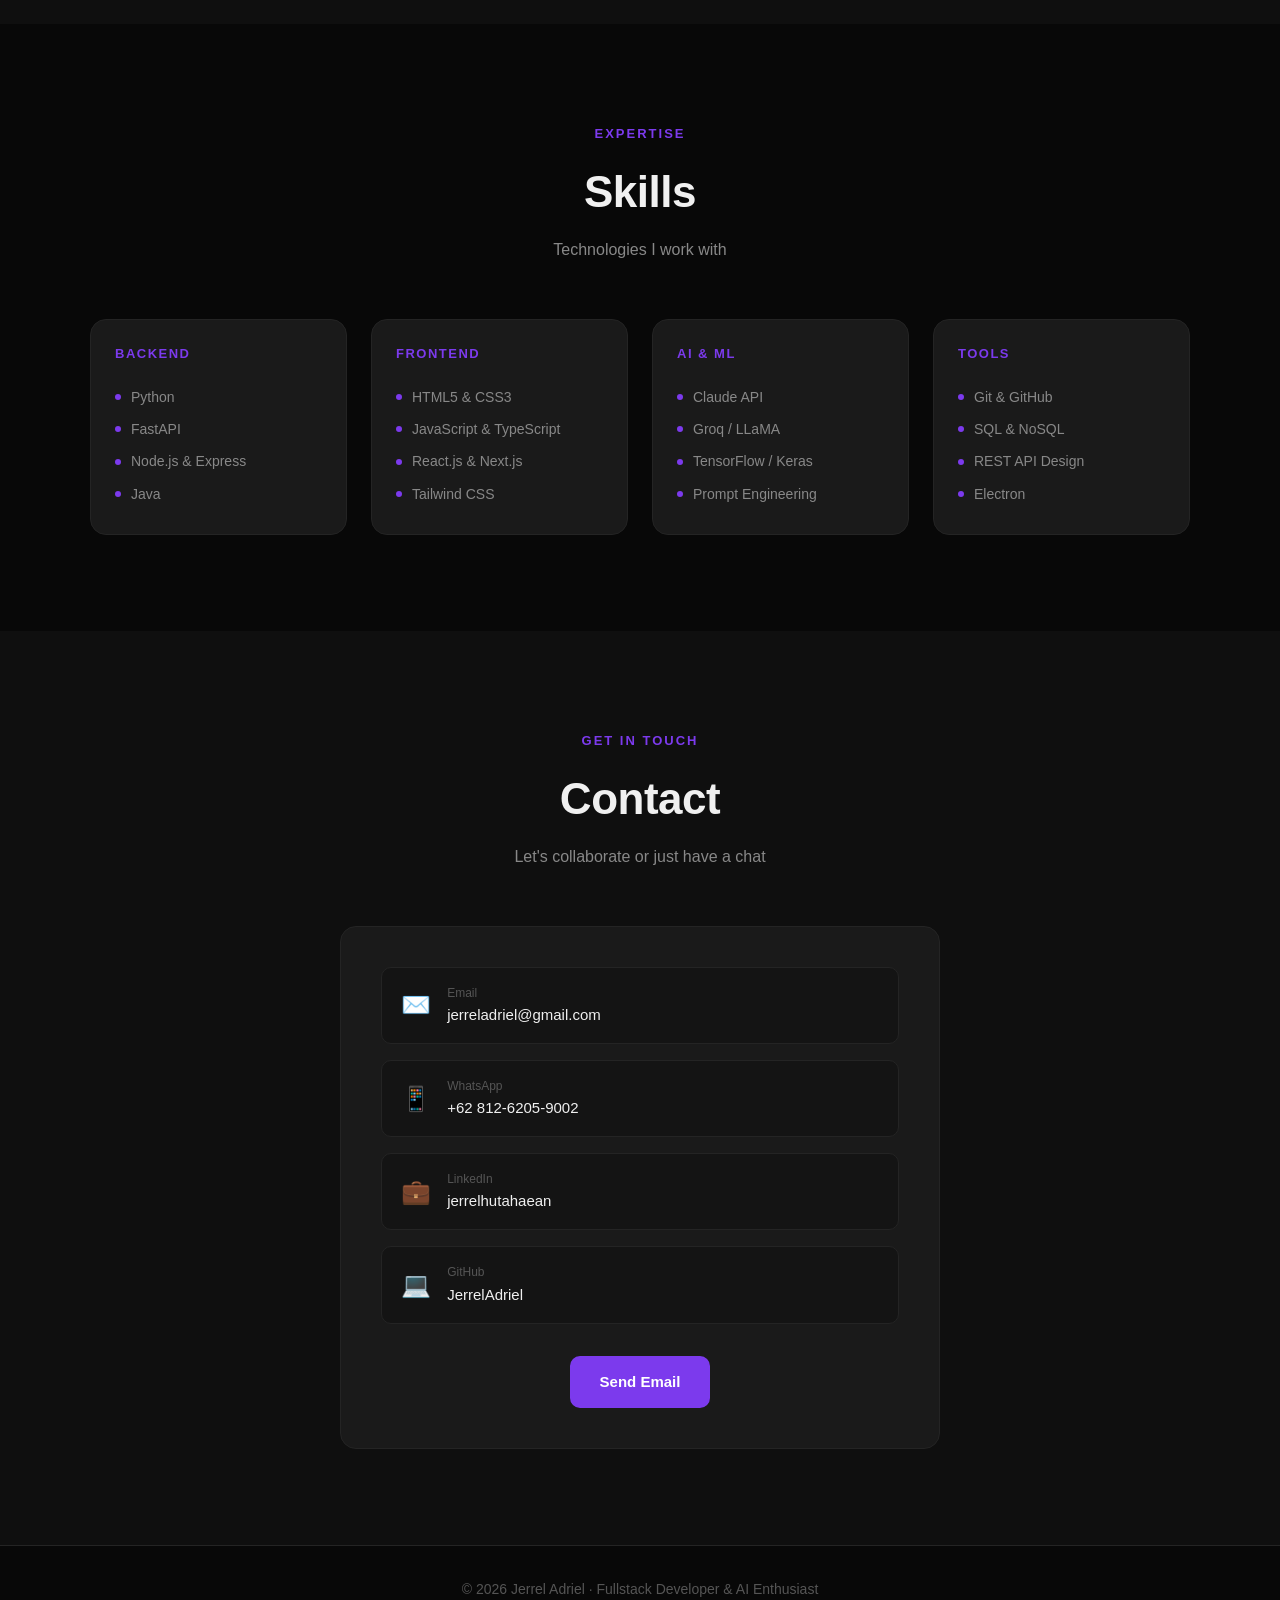
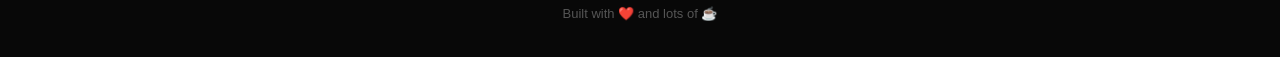
==== commit 41138734: "Update GitHub links to point to each project's repo" ====
--- a/index.html
+++ b/index.html
@@ -234,7 +234,7 @@
             </div>
             <div class="project-links">
               <button class="link-btn preview-btn" data-screenshots="agent-jr" data-title="Agent-JR" data-i="proj.preview">Preview</button>
-              <a href="https://github.com/JerrelAdriel" class="link-btn ghost" target="_blank">GitHub</a>
+              <a href="https://github.com/JerrelAdriel/agent-jr" class="link-btn ghost" target="_blank">GitHub</a>
             </div>
           </div>
         </div>
@@ -256,7 +256,7 @@
             </div>
             <div class="project-links">
               <button class="link-btn preview-btn" data-screenshots="brain-tumor" data-title="Brain Tumor Classification" data-i="proj.preview">Preview</button>
-              <a href="https://github.com/JerrelAdriel" class="link-btn ghost" target="_blank">GitHub</a>
+              <a href="https://github.com/JerrelAdriel/brain-tumor-classification" class="link-btn ghost" target="_blank">GitHub</a>
             </div>
           </div>
         </div>
@@ -278,7 +278,7 @@
             </div>
             <div class="project-links">
               <button class="link-btn preview-btn" data-screenshots="lelang" data-title="Lelang Binar (Second Hand)" data-i="proj.preview">Preview</button>
-              <a href="https://github.com/JerrelAdriel" class="link-btn ghost" target="_blank">GitHub</a>
+              <a href="https://github.com/JerrelAdriel/lelang-binar" class="link-btn ghost" target="_blank">GitHub</a>
             </div>
           </div>
         </div>
@@ -300,7 +300,7 @@
             </div>
             <div class="project-links">
               <button class="link-btn preview-btn" data-screenshots="stockop" data-title="Stockop — Gudang Teknik" data-i="proj.preview">Preview</button>
-              <a href="https://github.com/JerrelAdriel" class="link-btn ghost" target="_blank">GitHub</a>
+              <a href="https://github.com/JerrelAdriel/jstockop-teknik" class="link-btn ghost" target="_blank">GitHub</a>
             </div>
           </div>
         </div>
@@ -321,6 +321,7 @@
             </div>
             <div class="project-links">
               <a href="jump-game.html" class="link-btn" target="_blank" data-i="proj.playNow">🎮 Play Now</a>
+              <a href="https://github.com/JerrelAdriel/JerrelAdriel.github.io/blob/main/script.js" class="link-btn ghost" target="_blank">GitHub</a>
               <button class="link-btn ghost preview-btn" data-screenshots="jump-game" data-title="Jump Game" data-i="proj.preview">Preview</button>
             </div>
           </div>
